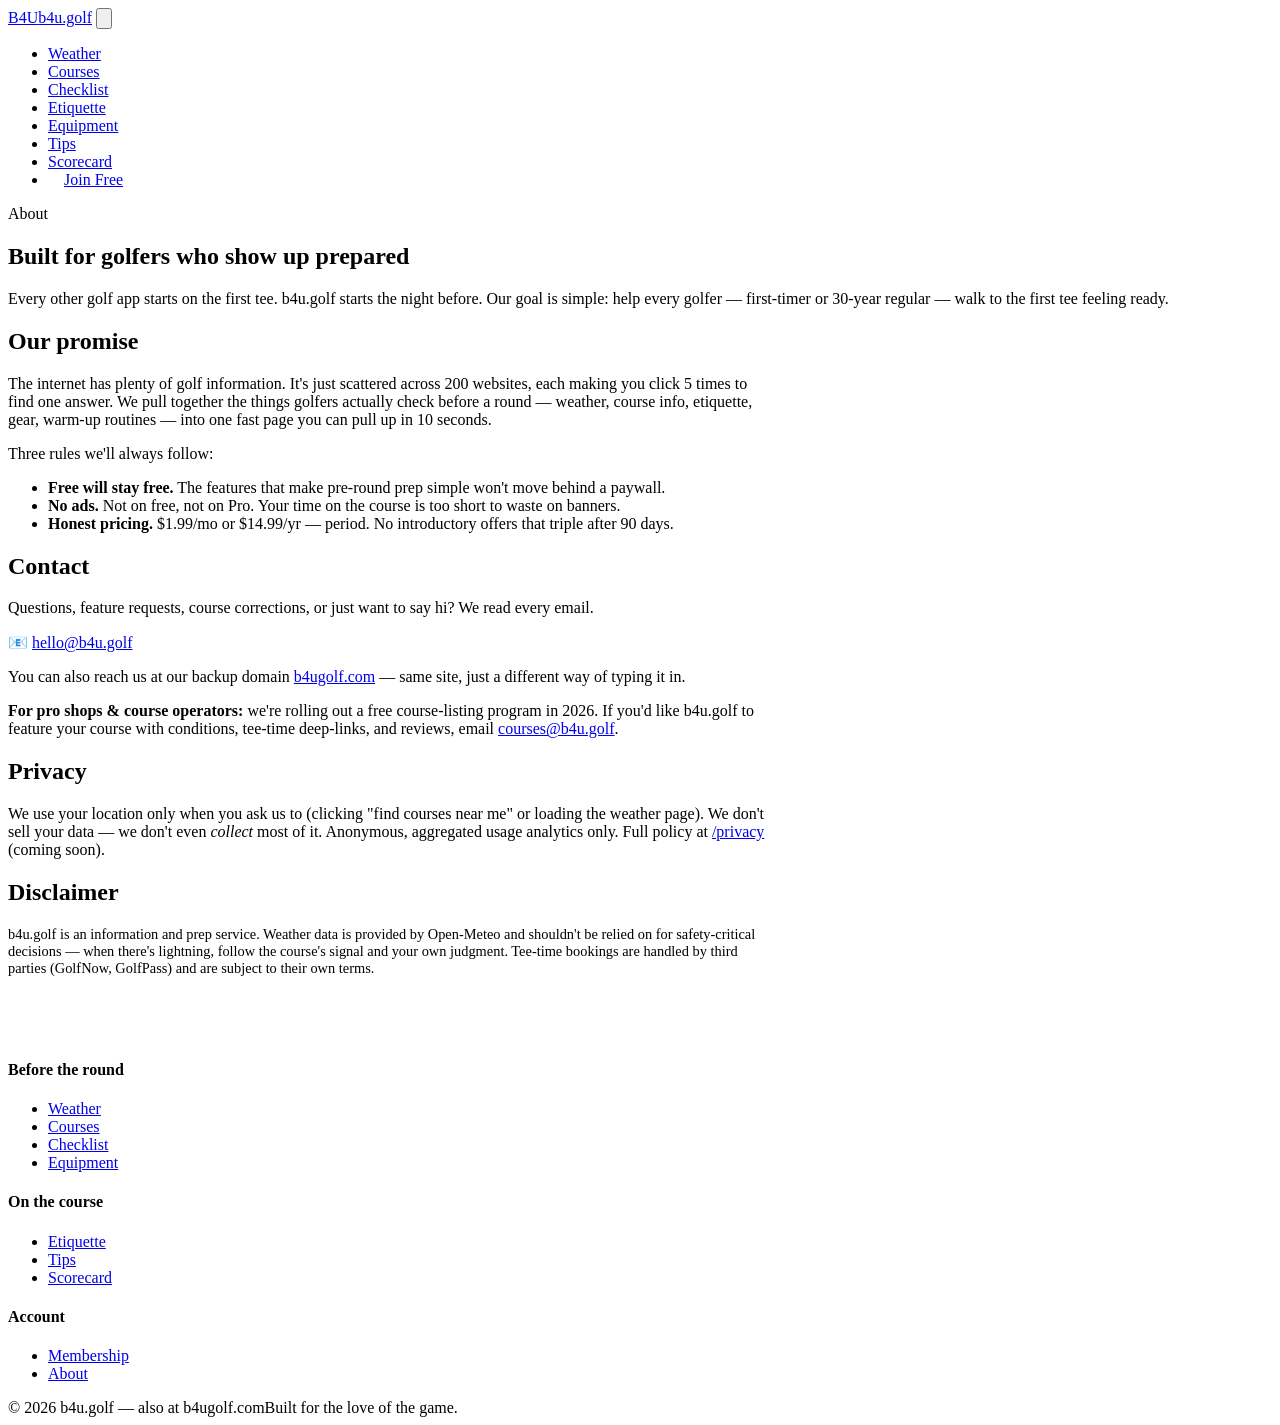
==== about.html @ 76164a89 "add about.html" ====
<!DOCTYPE html>
<html lang="en">
<head>
  <meta charset="UTF-8" />
  <meta name="viewport" content="width=device-width, initial-scale=1.0" />
  <title>About &amp; Contact — B4U.Golf</title>
  <meta name="description" content="About b4u.golf — built to help every golfer show up to the first tee prepared." />
  <meta name="theme-color" content="#1a4d2e" />
  <link rel="manifest" href="manifest.json" />
  <link rel="icon" href="data:image/svg+xml,%3Csvg xmlns='http://www.w3.org/2000/svg' viewBox='0 0 100 100'%3E%3Ccircle cx='50' cy='50' r='48' fill='%231a4d2e'/%3E%3Ctext x='50' y='66' font-size='52' text-anchor='middle' fill='white' font-family='Arial' font-weight='bold'%3EB%3C/text%3E%3C/svg%3E" />
  <link rel="stylesheet" href="styles.css" />
</head>
<body>

<header class="site-header">
  <div class="container nav">
    <a href="index.html" class="brand"><span class="brand-mark">B4U</span><span>b4u.golf</span></a>
    <button class="nav-toggle" aria-label="Toggle navigation"><svg viewBox="0 0 24 24" fill="none" stroke="currentColor" stroke-width="2.2"><path d="M3 6h18M3 12h18M3 18h18" stroke-linecap="round"/></svg></button>
    <ul class="nav-links">
      <li><a href="weather.html">Weather</a></li>
      <li><a href="courses.html">Courses</a></li>
      <li><a href="checklist.html">Checklist</a></li>
      <li><a href="etiquette.html">Etiquette</a></li>
      <li><a href="equipment.html">Equipment</a></li>
      <li><a href="tips.html">Tips</a></li>
      <li><a href="scorecard.html">Scorecard</a></li>
      <li><a href="members.html" class="btn btn-secondary" style="padding:0.45rem 1rem">Join Free</a></li>
    </ul>
  </div>
</header>

<section class="page-header">
  <div class="container">
    <span class="eyebrow">About</span>
    <h1>Built for golfers who show up prepared</h1>
    <p class="lead">Every other golf app starts on the first tee. b4u.golf starts the night before. Our goal is simple: help every golfer — first-timer or 30-year regular — walk to the first tee feeling ready.</p>
  </div>
</section>

<section class="section">
  <div class="container" style="max-width: 760px">
    <h2>Our promise</h2>
    <p>The internet has plenty of golf information. It's just scattered across 200 websites, each making you click 5 times to find one answer. We pull together the things golfers actually check before a round — weather, course info, etiquette, gear, warm-up routines — into one fast page you can pull up in 10 seconds.</p>

    <p>Three rules we'll always follow:</p>
    <ul class="checklist">
      <li><strong>Free will stay free.</strong> The features that make pre-round prep simple won't move behind a paywall.</li>
      <li><strong>No ads.</strong> Not on free, not on Pro. Your time on the course is too short to waste on banners.</li>
      <li><strong>Honest pricing.</strong> $1.99/mo or $14.99/yr — period. No introductory offers that triple after 90 days.</li>
    </ul>

    <h2 id="contact">Contact</h2>
    <p>Questions, feature requests, course corrections, or just want to say hi? We read every email.</p>
    <p>📧 <a href="mailto:hello@b4u.golf">hello@b4u.golf</a></p>
    <p>You can also reach us at our backup domain <a href="https://b4ugolf.com">b4ugolf.com</a> — same site, just a different way of typing it in.</p>

    <div class="callout">
      <strong>For pro shops &amp; course operators:</strong> we're rolling out a free course-listing program in 2026. If you'd like b4u.golf to feature your course with conditions, tee-time deep-links, and reviews, email <a href="mailto:courses@b4u.golf">courses@b4u.golf</a>.
    </div>

    <h2>Privacy</h2>
    <p>We use your location only when you ask us to (clicking "find courses near me" or loading the weather page). We don't sell your data — we don't even <em>collect</em> most of it. Anonymous, aggregated usage analytics only. Full policy at <a href="#">/privacy</a> (coming soon).</p>

    <h2>Disclaimer</h2>
    <p class="muted" style="font-size:0.9rem">b4u.golf is an information and prep service. Weather data is provided by Open-Meteo and shouldn't be relied on for safety-critical decisions — when there's lightning, follow the course's signal and your own judgment. Tee-time bookings are handled by third parties (GolfNow, GolfPass) and are subject to their own terms.</p>
  </div>
</section>

<footer class="site-footer">
  <div class="container">
    <div class="footer-grid">
      <div><div class="brand" style="color:white"><span class="brand-mark">B4U</span><span>b4u.golf</span></div><p style="color:rgba(255,255,255,0.7);margin-top:0.75rem">Everything you need <em>before</em> you tee off.</p></div>
      <div><h4>Before the round</h4><ul><li><a href="weather.html">Weather</a></li><li><a href="courses.html">Courses</a></li><li><a href="checklist.html">Checklist</a></li><li><a href="equipment.html">Equipment</a></li></ul></div>
      <div><h4>On the course</h4><ul><li><a href="etiquette.html">Etiquette</a></li><li><a href="tips.html">Tips</a></li><li><a href="scorecard.html">Scorecard</a></li></ul></div>
      <div><h4>Account</h4><ul><li><a href="members.html">Membership</a></li><li><a href="about.html">About</a></li></ul></div>
    </div>
    <div class="footer-bottom"><span>© <span data-year>2026</span> b4u.golf — also at b4ugolf.com</span><span>Built for the love of the game.</span></div>
  </div>
</footer>

<script src="script.js"></script>
</body>
</html>
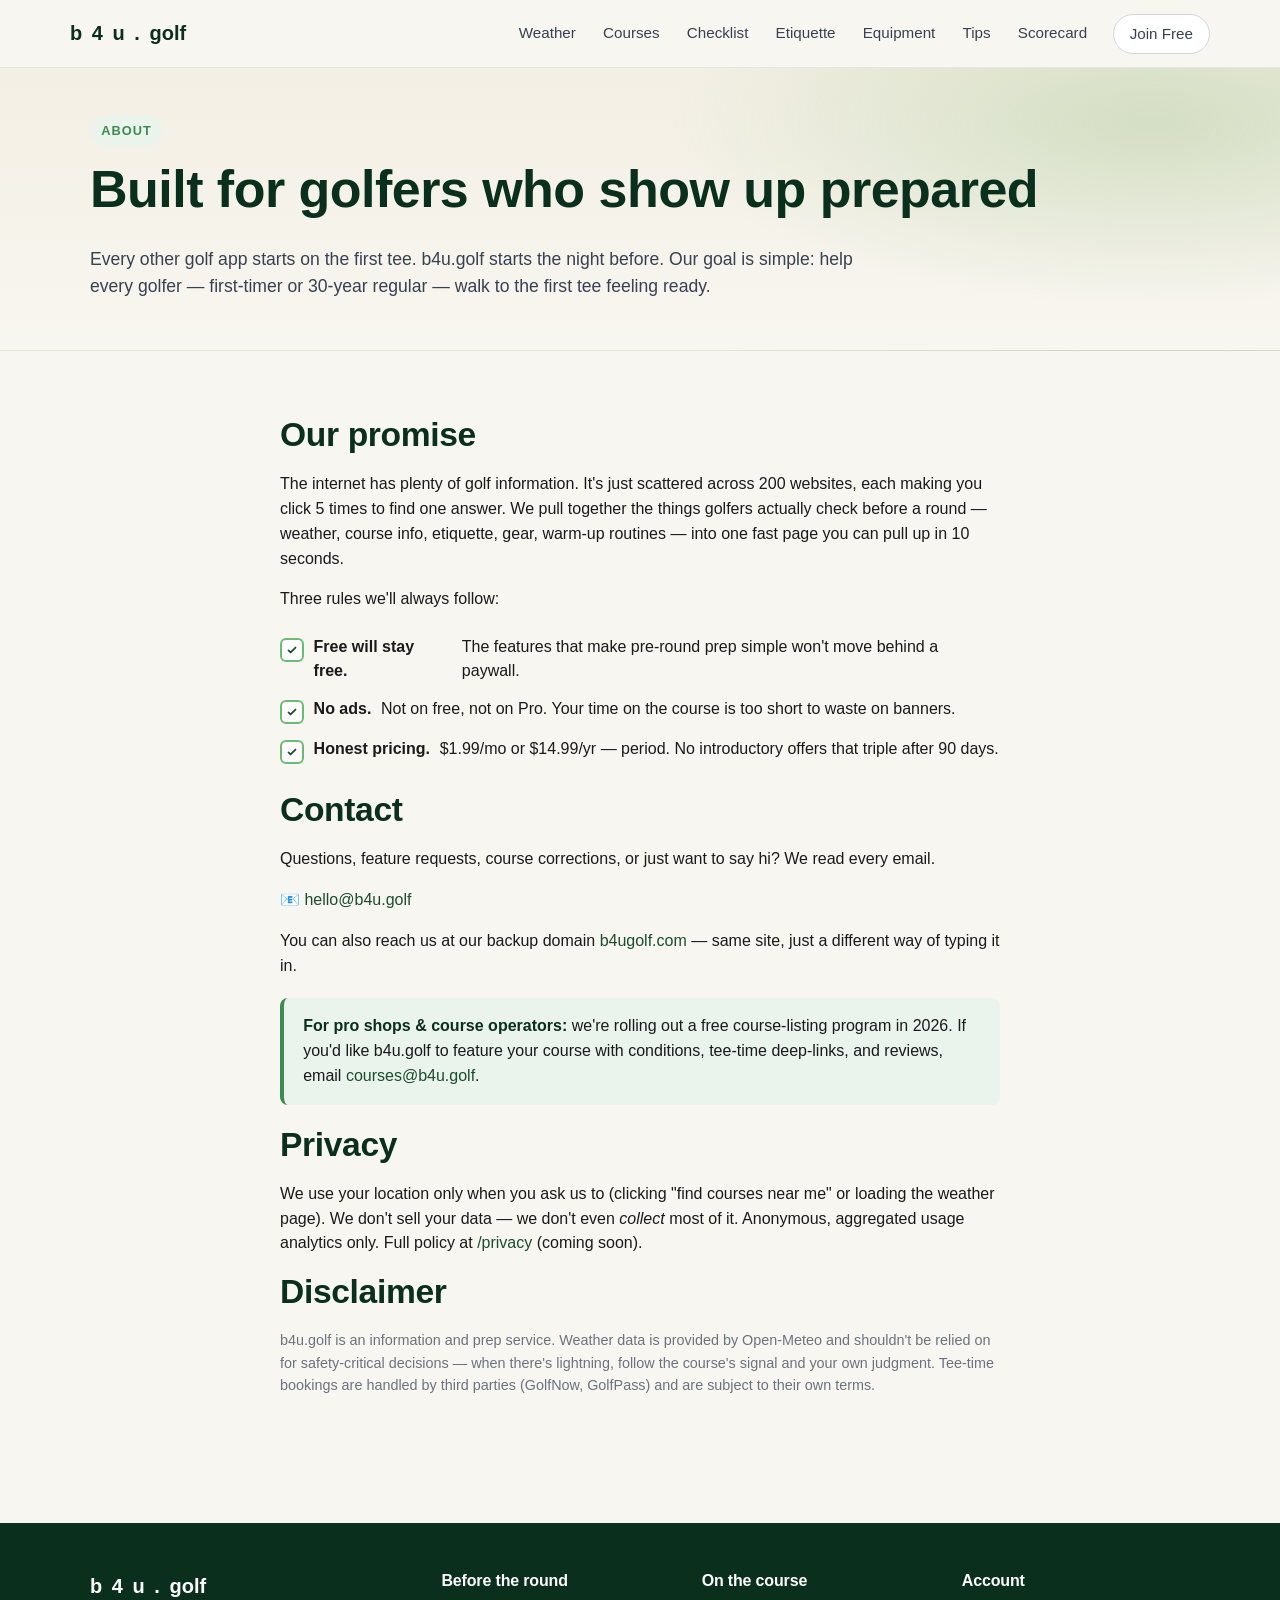
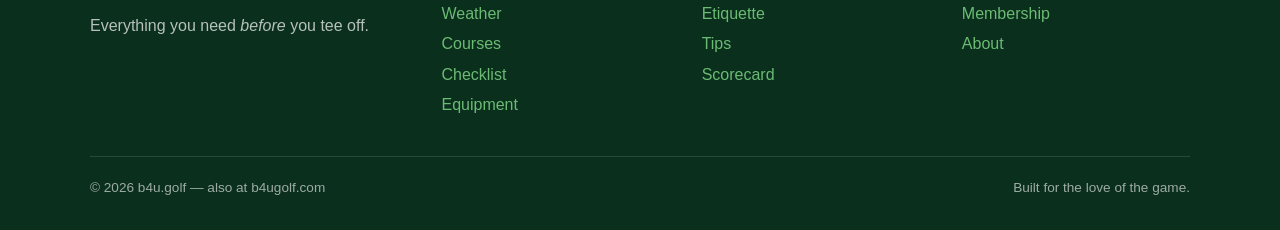
==== commit 980a2ec7: "Logo redesign: pure wordmark (b4u.golf with amber 4 + green period). New favicon: rounded green squa" ====
--- a/about.html
+++ b/about.html
@@ -7,14 +7,14 @@
   <meta name="description" content="About b4u.golf — built to help every golfer show up to the first tee prepared." />
   <meta name="theme-color" content="#1a4d2e" />
   <link rel="manifest" href="manifest.json" />
-  <link rel="icon" href="data:image/svg+xml,%3Csvg xmlns='http://www.w3.org/2000/svg' viewBox='0 0 100 100'%3E%3Ccircle cx='50' cy='50' r='48' fill='%231a4d2e'/%3E%3Ctext x='50' y='66' font-size='52' text-anchor='middle' fill='white' font-family='Arial' font-weight='bold'%3EB%3C/text%3E%3C/svg%3E" />
+  <link rel="icon" href="data:image/svg+xml,%3Csvg%20xmlns=%27http://www.w3.org/2000/svg%27%20viewBox=%270%200%20100%20100%27%3E%3Crect%20x=%274%27%20y=%274%27%20width=%2792%27%20height=%2792%27%20rx=%2220%27%20fill=%27%230a2f1d%27/%3E%3Ctext%20x=%2750%27%20y=%2778%27%20font-size=%2282%27%20text-anchor=%27middle%27%20fill=%27%23f5b941%27%20font-family=%27Arial,sans-serif%27%20font-weight=%27900%27%3E4%3C/text%3E%3C/svg%3E" />
   <link rel="stylesheet" href="styles.css" />
 </head>
 <body>
 
 <header class="site-header">
   <div class="container nav">
-    <a href="index.html" class="brand"><span class="brand-mark">B4U</span><span>b4u.golf</span></a>
+    <a href="index.html" class="brand">b<span class="four">4</span>u<span class="dot">.</span>golf</a>
     <button class="nav-toggle" aria-label="Toggle navigation"><svg viewBox="0 0 24 24" fill="none" stroke="currentColor" stroke-width="2.2"><path d="M3 6h18M3 12h18M3 18h18" stroke-linecap="round"/></svg></button>
     <ul class="nav-links">
       <li><a href="weather.html">Weather</a></li>
@@ -69,7 +69,7 @@
 <footer class="site-footer">
   <div class="container">
     <div class="footer-grid">
-      <div><div class="brand" style="color:white"><span class="brand-mark">B4U</span><span>b4u.golf</span></div><p style="color:rgba(255,255,255,0.7);margin-top:0.75rem">Everything you need <em>before</em> you tee off.</p></div>
+      <div><div class="brand" style="color:white">b<span class="four">4</span>u<span class="dot">.</span>golf</div><p style="color:rgba(255,255,255,0.7);margin-top:0.75rem">Everything you need <em>before</em> you tee off.</p></div>
       <div><h4>Before the round</h4><ul><li><a href="weather.html">Weather</a></li><li><a href="courses.html">Courses</a></li><li><a href="checklist.html">Checklist</a></li><li><a href="equipment.html">Equipment</a></li></ul></div>
       <div><h4>On the course</h4><ul><li><a href="etiquette.html">Etiquette</a></li><li><a href="tips.html">Tips</a></li><li><a href="scorecard.html">Scorecard</a></li></ul></div>
       <div><h4>Account</h4><ul><li><a href="members.html">Membership</a></li><li><a href="about.html">About</a></li></ul></div>
--- a/styles.css
+++ b/styles.css
@@ -0,0 +1,1021 @@
+/* ==========================================================================
+   B4U.GOLF — Clean & Modern Stylesheet
+   Palette: deep forest green, sage, fairway accent, cream, charcoal
+   ========================================================================== */
+
+:root {
+  /* Course palette — illustrated aerial view */
+  --green-900: #0a2f1d;     /* deep rough */
+  --green-700: #1a4d2e;     /* trees / dark fairway shadow */
+  --green-500: #3d8b50;     /* fairway */
+  --green-300: #6cbb74;     /* fairway highlight */
+  --green-200: #a8d99c;     /* tee box / light fairway */
+  --green-50:  #eaf3ec;     /* surface */
+  --rough:     #2d6b3a;     /* rough between fairway and trees */
+  --sand:      #e6d4a3;     /* bunkers */
+  --sand-edge: #c9b07c;
+  --water:     #5fa8c9;
+  --water-deep:#3a7e9a;
+  --flag:      #d63d3d;     /* red flag — accent */
+  --sun:       #f5b941;     /* warm hero accent */
+  --sunset:    #ee7752;     /* sunrise/sunset gradient */
+
+  --cream:     #f8f6f0;
+  --white:     #ffffff;
+  --charcoal:  #1a1a1a;
+  --gray-700:  #374151;
+  --gray-500:  #6b7280;
+  --gray-300:  #d1d5db;
+  --gray-100:  #f3f4f6;
+  --sky:       #87ceeb;
+  --warn:      #d97706;
+  --danger:    #b91c1c;
+
+  --radius:    14px;
+  --radius-sm: 8px;
+  --shadow:    0 6px 20px rgba(15, 53, 34, 0.08);
+  --shadow-lg: 0 14px 40px rgba(15, 53, 34, 0.14);
+
+  --font-sans: -apple-system, BlinkMacSystemFont, "SF Pro Text", "Inter",
+               "Segoe UI", Roboto, Helvetica, Arial, sans-serif;
+  --font-display: "SF Pro Display", "Inter", -apple-system, BlinkMacSystemFont,
+                  "Segoe UI", Roboto, Helvetica, Arial, sans-serif;
+}
+
+* { box-sizing: border-box; }
+
+html, body {
+  margin: 0;
+  padding: 0;
+  font-family: var(--font-sans);
+  color: var(--charcoal);
+  background: var(--cream);
+  line-height: 1.55;
+  -webkit-font-smoothing: antialiased;
+}
+
+img { max-width: 100%; display: block; }
+a { color: var(--green-700); text-decoration: none; }
+a:hover { color: var(--green-500); text-decoration: underline; }
+
+h1, h2, h3, h4 {
+  font-family: var(--font-display);
+  color: var(--green-900);
+  letter-spacing: -0.01em;
+  margin: 0 0 0.5em;
+  line-height: 1.2;
+}
+h1 { font-size: clamp(2rem, 4.5vw, 3.25rem); font-weight: 800; }
+h2 { font-size: clamp(1.5rem, 3vw, 2.1rem); font-weight: 700; }
+h3 { font-size: 1.25rem; font-weight: 700; }
+p  { margin: 0 0 1em; }
+
+/* ---------- Layout helpers ---------- */
+.container { max-width: 1140px; margin: 0 auto; padding: 0 1.25rem; }
+.section   { padding: 4rem 0; }
+.section-tight { padding: 2.5rem 0; }
+.grid { display: grid; gap: 1.25rem; }
+.grid-2 { grid-template-columns: repeat(auto-fit, minmax(280px, 1fr)); }
+.grid-3 { grid-template-columns: repeat(auto-fit, minmax(240px, 1fr)); }
+.grid-4 { grid-template-columns: repeat(auto-fit, minmax(200px, 1fr)); }
+
+/* ---------- Top nav ---------- */
+.site-header {
+  position: sticky; top: 0; z-index: 50;
+  background: rgba(248, 246, 240, 0.92);
+  backdrop-filter: saturate(140%) blur(8px);
+  -webkit-backdrop-filter: saturate(140%) blur(8px);
+  border-bottom: 1px solid rgba(15, 53, 34, 0.08);
+}
+.nav {
+  display: flex; align-items: center; justify-content: space-between;
+  padding: 0.85rem 0;
+}
+.brand {
+  display: flex; align-items: center; gap: 0.6rem;
+  font-family: var(--font-display);
+  font-weight: 800; font-size: 1.25rem; color: var(--green-900);
+  text-decoration: none;
+}
+.brand:hover { color: var(--green-700); text-decoration: none; }
+.brand-mark {
+  width: 32px; height: 32px; border-radius: 50%;
+  background: linear-gradient(135deg, var(--green-700), var(--green-300));
+  display: grid; place-items: center; color: white; font-weight: 800;
+  font-size: 0.85rem; box-shadow: var(--shadow);
+}
+.nav-links {
+  display: flex; align-items: center; gap: 1.5rem;
+  list-style: none; margin: 0; padding: 0;
+}
+.nav-links a {
+  color: var(--gray-700); font-weight: 500; font-size: 0.95rem;
+  text-decoration: none; padding: 0.4rem 0.1rem; position: relative;
+}
+.nav-links a:hover { color: var(--green-700); }
+.nav-links a.active { color: var(--green-700); }
+.nav-links a.active::after {
+  content: ""; position: absolute; left: 0; right: 0; bottom: -4px;
+  height: 2px; background: var(--green-300); border-radius: 2px;
+}
+.nav-toggle {
+  display: none; border: 0; background: transparent; padding: 0.5rem;
+  cursor: pointer; color: var(--green-900);
+}
+.nav-toggle svg { width: 26px; height: 26px; }
+
+/* ---------- Buttons ---------- */
+.btn {
+  display: inline-flex; align-items: center; gap: 0.5rem;
+  padding: 0.85rem 1.4rem; border-radius: 999px;
+  background: var(--green-700); color: white;
+  font-weight: 600; font-size: 0.95rem;
+  border: 0; cursor: pointer; text-decoration: none;
+  transition: transform 0.1s ease, background 0.2s ease, box-shadow 0.2s ease;
+  box-shadow: var(--shadow);
+}
+.btn:hover { background: var(--green-900); color: white; text-decoration: none; transform: translateY(-1px); }
+.btn-secondary { background: white; color: var(--green-700); border: 1px solid var(--gray-300); box-shadow: none; }
+.btn-secondary:hover { background: var(--green-50); color: var(--green-900); }
+.btn-ghost { background: transparent; color: var(--green-700); box-shadow: none; padding: 0.6rem 0.8rem; }
+.btn-ghost:hover { background: var(--green-50); color: var(--green-900); }
+
+/* ---------- Hero ---------- */
+.hero {
+  position: relative;
+  background:
+    radial-gradient(1200px 500px at 80% -10%, rgba(127, 176, 105, 0.35), transparent 60%),
+    radial-gradient(900px 600px at 0% 110%, rgba(15, 53, 34, 0.18), transparent 60%),
+    linear-gradient(180deg, #f3efe4 0%, var(--cream) 100%);
+  overflow: hidden;
+}
+.hero-inner {
+  display: grid; grid-template-columns: 1.1fr 0.9fr; gap: 3rem;
+  align-items: center; padding: 4.5rem 0 4rem;
+}
+.hero h1 .accent {
+  background: linear-gradient(90deg, var(--green-700), var(--green-300));
+  -webkit-background-clip: text; background-clip: text; color: transparent;
+}
+.hero p.lead {
+  font-size: 1.15rem; color: var(--gray-700); max-width: 32rem;
+  margin-bottom: 1.5rem;
+}
+.hero-cta { display: flex; gap: 0.75rem; flex-wrap: wrap; }
+.hero-art {
+  background: white; border-radius: var(--radius);
+  padding: 1.5rem; box-shadow: var(--shadow-lg);
+  border: 1px solid rgba(15, 53, 34, 0.06);
+}
+
+/* ---------- Cards ---------- */
+.card {
+  background: white; border-radius: var(--radius);
+  padding: 1.5rem; box-shadow: var(--shadow);
+  border: 1px solid rgba(15, 53, 34, 0.05);
+  transition: transform 0.15s ease, box-shadow 0.2s ease;
+}
+.card:hover { transform: translateY(-3px); box-shadow: var(--shadow-lg); }
+.card .icon {
+  width: 44px; height: 44px; border-radius: 12px;
+  background: var(--green-50); color: var(--green-700);
+  display: grid; place-items: center; margin-bottom: 0.9rem;
+  font-size: 1.4rem;
+}
+.card h3 { margin-bottom: 0.4rem; }
+.card p { color: var(--gray-700); margin-bottom: 0.5rem; }
+.card a.card-link {
+  font-weight: 600; color: var(--green-700);
+  display: inline-flex; align-items: center; gap: 0.3rem;
+}
+
+/* ---------- Page header (non-home) ---------- */
+.page-header {
+  background:
+    radial-gradient(800px 300px at 90% 20%, rgba(127, 176, 105, 0.28), transparent 60%),
+    linear-gradient(180deg, #f3efe4, var(--cream));
+  padding: 3rem 0 2rem;
+  border-bottom: 1px solid rgba(15, 53, 34, 0.06);
+}
+.page-header .eyebrow {
+  display: inline-block; font-size: 0.8rem; font-weight: 700;
+  text-transform: uppercase; letter-spacing: 0.08em;
+  color: var(--green-500); background: var(--green-50);
+  padding: 0.3rem 0.7rem; border-radius: 999px; margin-bottom: 0.75rem;
+}
+.page-header p.lead { color: var(--gray-700); font-size: 1.1rem; max-width: 48rem; }
+
+/* ---------- Weather widget ---------- */
+.wx-card { padding: 1.25rem; }
+.wx-row {
+  display: grid; grid-template-columns: 1fr 1fr 1fr; gap: 0.75rem;
+  margin-bottom: 0.75rem;
+}
+.wx-stat {
+  background: var(--green-50); border-radius: var(--radius-sm);
+  padding: 0.75rem; text-align: center;
+}
+.wx-stat .label { font-size: 0.75rem; color: var(--gray-500); text-transform: uppercase; letter-spacing: 0.05em; }
+.wx-stat .value { font-size: 1.4rem; font-weight: 700; color: var(--green-900); }
+.wx-stat .unit { font-size: 0.85rem; color: var(--gray-500); margin-left: 2px; }
+
+.forecast-day {
+  display: grid; grid-template-columns: 1fr auto 2fr auto; gap: 1rem;
+  align-items: center; padding: 0.85rem 0;
+  border-bottom: 1px solid var(--gray-100);
+}
+.forecast-day:last-child { border-bottom: 0; }
+.forecast-day .day-name { font-weight: 600; color: var(--green-900); }
+.forecast-day .day-icon { font-size: 1.5rem; }
+.forecast-day .temps { font-weight: 600; }
+.forecast-day .lo { color: var(--gray-500); }
+
+/* ---------- Lists ---------- */
+.checklist {
+  list-style: none; padding: 0; margin: 0 0 1.25rem;
+}
+.checklist li {
+  display: flex; align-items: flex-start; gap: 0.6rem;
+  padding: 0.4rem 0;
+}
+.checklist li::before {
+  content: ""; flex-shrink: 0; width: 20px; height: 20px;
+  border-radius: 6px; border: 2px solid var(--green-300);
+  background: white; margin-top: 3px;
+  background-image: url("data:image/svg+xml;utf8,<svg xmlns='http://www.w3.org/2000/svg' viewBox='0 0 20 20'><path d='M5 10.5l3 3 7-7' stroke='%231a4d2e' stroke-width='2.5' fill='none' stroke-linecap='round' stroke-linejoin='round'/></svg>");
+  background-size: 70%; background-position: center; background-repeat: no-repeat;
+}
+
+.timeline {
+  position: relative; padding-left: 2rem; margin: 0;
+  list-style: none;
+}
+.timeline::before {
+  content: ""; position: absolute; left: 0.55rem; top: 0.4rem; bottom: 0.4rem;
+  width: 2px; background: linear-gradient(180deg, var(--green-300), var(--green-700));
+}
+.timeline > li {
+  position: relative; padding: 0 0 1.5rem 0.5rem;
+}
+.timeline > li::before {
+  content: ""; position: absolute; left: -1.5rem; top: 0.3rem;
+  width: 14px; height: 14px; border-radius: 50%;
+  background: white; border: 3px solid var(--green-700);
+}
+.timeline h3 { color: var(--green-900); margin-bottom: 0.3rem; }
+
+/* ---------- Tables ---------- */
+.table-wrap { overflow-x: auto; }
+table.gtable {
+  width: 100%; border-collapse: collapse;
+  background: white; border-radius: var(--radius); overflow: hidden;
+  box-shadow: var(--shadow);
+}
+table.gtable th, table.gtable td {
+  padding: 0.85rem 1rem; text-align: left;
+  border-bottom: 1px solid var(--gray-100);
+}
+table.gtable th {
+  background: var(--green-700); color: white;
+  font-weight: 600; font-size: 0.9rem;
+  text-transform: uppercase; letter-spacing: 0.05em;
+}
+table.gtable tr:last-child td { border-bottom: 0; }
+table.gtable tr:hover td { background: var(--green-50); }
+
+/* ---------- Callouts ---------- */
+.callout {
+  border-left: 4px solid var(--green-500);
+  background: var(--green-50);
+  padding: 1rem 1.2rem; border-radius: var(--radius-sm);
+  margin: 1.25rem 0;
+}
+.callout.warn { border-color: var(--warn); background: #fff7ed; }
+.callout.info { border-color: var(--sky); background: #eff8fd; }
+.callout strong { color: var(--green-900); }
+
+/* ---------- Course list ---------- */
+.course-list { display: grid; gap: 1rem; }
+.course-item {
+  background: white; border-radius: var(--radius);
+  padding: 1.1rem 1.25rem; box-shadow: var(--shadow);
+  display: grid; grid-template-columns: 1fr auto; gap: 0.5rem 1rem;
+  align-items: center;
+}
+.course-item h3 { margin: 0 0 0.2rem; }
+.course-item .meta { color: var(--gray-500); font-size: 0.9rem; }
+.course-actions { display: flex; gap: 0.5rem; flex-wrap: wrap; }
+.course-actions a {
+  padding: 0.45rem 0.85rem; font-size: 0.85rem;
+  border-radius: 999px; background: var(--green-50);
+  color: var(--green-700); text-decoration: none; font-weight: 600;
+}
+.course-actions a:hover { background: var(--green-300); color: white; }
+
+/* ---------- Footer ---------- */
+.site-footer {
+  background: var(--green-900); color: rgba(255,255,255,0.85);
+  padding: 3rem 0 2rem; margin-top: 3rem;
+}
+.site-footer a { color: var(--green-300); }
+.site-footer a:hover { color: white; }
+.footer-grid {
+  display: grid; grid-template-columns: 1.4fr 1fr 1fr 1fr; gap: 2rem;
+  margin-bottom: 2rem;
+}
+.footer-grid h4 { color: white; font-size: 1rem; margin-bottom: 0.75rem; }
+.footer-grid ul { list-style: none; padding: 0; margin: 0; }
+.footer-grid li { margin: 0.35rem 0; }
+.footer-bottom {
+  padding-top: 1.25rem; border-top: 1px solid rgba(255,255,255,0.12);
+  display: flex; justify-content: space-between; flex-wrap: wrap; gap: 0.5rem;
+  font-size: 0.85rem; color: rgba(255,255,255,0.6);
+}
+
+/* ---------- Forms ---------- */
+.field {
+  display: flex; gap: 0.5rem; flex-wrap: wrap; margin: 1rem 0;
+}
+.field input, .field select {
+  flex: 1 1 220px;
+  padding: 0.85rem 1rem; border-radius: 999px;
+  border: 1px solid var(--gray-300); font-size: 1rem;
+  font-family: inherit; background: white;
+}
+.field input:focus, .field select:focus {
+  outline: none; border-color: var(--green-500);
+  box-shadow: 0 0 0 3px rgba(127, 176, 105, 0.25);
+}
+
+/* ---------- Utility ---------- */
+.center { text-align: center; }
+.muted  { color: var(--gray-500); }
+.lead   { font-size: 1.1rem; color: var(--gray-700); }
+.tag {
+  display: inline-block; font-size: 0.78rem; font-weight: 700;
+  padding: 0.25rem 0.6rem; border-radius: 999px;
+  background: var(--green-50); color: var(--green-700);
+  text-transform: uppercase; letter-spacing: 0.05em;
+}
+.tag.alt { background: #fff3d6; color: #92400e; }
+.divider { height: 1px; background: var(--gray-100); margin: 2rem 0; }
+
+/* ---------- Mobile ---------- */
+@media (max-width: 820px) {
+  .hero-inner { grid-template-columns: 1fr; padding: 3rem 0; }
+  .hero-art { order: -1; }
+  .nav-links {
+    position: absolute; top: 100%; left: 0; right: 0;
+    background: var(--cream); padding: 1rem 1.25rem;
+    flex-direction: column; align-items: flex-start; gap: 0.75rem;
+    border-bottom: 1px solid rgba(15, 53, 34, 0.08);
+    display: none;
+  }
+  .nav-links.open { display: flex; }
+  .nav-toggle { display: inline-flex; }
+  .footer-grid { grid-template-columns: 1fr 1fr; }
+  .course-item { grid-template-columns: 1fr; }
+  .forecast-day { grid-template-columns: 1fr 1fr; gap: 0.5rem; }
+}
+@media (max-width: 480px) {
+  .footer-grid { grid-template-columns: 1fr; }
+  .wx-row { grid-template-columns: 1fr 1fr; }
+  .section { padding: 2.5rem 0; }
+}
+
+/* =========================================================================
+   COURSE FLYOVER — index.html "play the hole" scroll experience
+   The entire page sits over a stylized aerial-view golf hole SVG.
+   Sections align with parts of the hole: tee → fairway → approach → green → pin.
+   ========================================================================= */
+
+.flyover {
+  position: relative;
+  background: linear-gradient(180deg, #d9e8d4 0%, #c5dcc0 8%, var(--green-200) 18%, var(--green-300) 30%, var(--green-500) 70%, var(--rough) 92%, var(--green-700) 100%);
+  overflow: hidden;
+  isolation: isolate;
+}
+
+/* Background SVG: fixed-position aerial view, vertical strip down the page */
+.flyover-bg {
+  position: absolute;
+  inset: 0;
+  pointer-events: none;
+  z-index: 0;
+}
+.flyover-bg svg {
+  position: absolute;
+  top: 0; left: 50%;
+  transform: translateX(-50%);
+  width: min(100%, 1280px);
+  height: 100%;
+  display: block;
+}
+
+/* Subtle grass texture using SVG noise */
+.flyover-bg::after {
+  content: "";
+  position: absolute; inset: 0;
+  background-image:
+    radial-gradient(circle at 20% 30%, rgba(255,255,255,0.05), transparent 60%),
+    radial-gradient(circle at 80% 70%, rgba(0,0,0,0.06), transparent 60%);
+  pointer-events: none;
+}
+
+/* The animated ball that travels down the hole as you scroll */
+.flyover-ball {
+  position: absolute;
+  left: 50%;
+  top: 0;
+  width: 18px; height: 18px;
+  background: white;
+  border-radius: 50%;
+  box-shadow: 0 4px 12px rgba(0,0,0,0.35), inset -2px -2px 4px rgba(0,0,0,0.15);
+  transform: translate(-50%, 0);
+  z-index: 5;
+  transition: transform 0.05s linear;
+}
+.flyover-ball::after {
+  content: "";
+  position: absolute;
+  inset: -8px -8px auto -8px;
+  height: 0;
+  border-bottom: 60px solid rgba(255,255,255,0.5);
+  border-left: 8px solid transparent;
+  border-right: 8px solid transparent;
+  filter: blur(4px);
+  z-index: -1;
+  transform: translateY(-60px);
+  opacity: 0.6;
+}
+
+/* Each "shot" of the hole is a section */
+.shot {
+  position: relative;
+  z-index: 2;
+  padding: 5rem 0;
+}
+.shot-inner {
+  max-width: 980px;
+  margin: 0 auto;
+  padding: 0 1.5rem;
+}
+.shot-eyebrow {
+  display: inline-flex; align-items: center; gap: 0.6rem;
+  font-family: var(--font-display);
+  font-size: 0.78rem;
+  font-weight: 800;
+  letter-spacing: 0.18em;
+  text-transform: uppercase;
+  color: white;
+  background: rgba(10, 47, 29, 0.55);
+  backdrop-filter: blur(6px);
+  -webkit-backdrop-filter: blur(6px);
+  padding: 0.5rem 0.95rem;
+  border-radius: 999px;
+  border: 1px solid rgba(255,255,255,0.18);
+}
+.shot-eyebrow .pin {
+  width: 22px; height: 22px;
+  background: var(--cream);
+  color: var(--green-900);
+  border-radius: 50%;
+  display: grid; place-items: center;
+  font-weight: 800; font-size: 0.7rem;
+}
+
+.shot h2.display {
+  font-family: var(--font-display);
+  font-size: clamp(2.4rem, 6vw, 5rem);
+  font-weight: 900;
+  letter-spacing: -0.03em;
+  line-height: 0.95;
+  color: white;
+  margin: 0.5rem 0 1.25rem;
+  text-shadow: 0 2px 24px rgba(0,0,0,0.3);
+}
+.shot h2.display .accent {
+  background: linear-gradient(90deg, var(--sun), var(--sunset));
+  -webkit-background-clip: text; background-clip: text;
+  color: transparent;
+}
+.shot p.deck {
+  color: rgba(255,255,255,0.92);
+  font-size: 1.2rem;
+  max-width: 36rem;
+  text-shadow: 0 1px 8px rgba(0,0,0,0.25);
+}
+.shot.dark { color: white; }
+.shot.dark .btn-secondary { background: rgba(255,255,255,0.92); color: var(--green-900); border: 0; }
+.shot.dark .btn-secondary:hover { background: white; }
+
+/* TEE BOX — hero with Readiness Score */
+.tee-box { padding-top: 6rem; padding-bottom: 8rem; }
+.tee-grid {
+  display: grid;
+  grid-template-columns: 1.1fr 0.9fr;
+  gap: 3rem;
+  align-items: center;
+}
+@media (max-width: 820px) {
+  .tee-grid { grid-template-columns: 1fr; gap: 2rem; }
+}
+
+/* THE SCORE — circular progress ring */
+.score-card {
+  background: rgba(10, 47, 29, 0.6);
+  backdrop-filter: blur(14px) saturate(140%);
+  -webkit-backdrop-filter: blur(14px) saturate(140%);
+  border: 1px solid rgba(255,255,255,0.18);
+  border-radius: 28px;
+  padding: 2rem;
+  color: white;
+  box-shadow: 0 24px 60px rgba(0,0,0,0.35);
+  position: relative;
+  overflow: hidden;
+}
+.score-card::before {
+  content: "";
+  position: absolute;
+  top: -50%; left: -50%;
+  width: 200%; height: 200%;
+  background: radial-gradient(circle at 30% 30%, rgba(245, 185, 65, 0.18), transparent 50%);
+  pointer-events: none;
+}
+.score-head {
+  display: flex;
+  justify-content: space-between;
+  align-items: flex-start;
+  margin-bottom: 1.25rem;
+  position: relative;
+}
+.score-head .label {
+  font-size: 0.72rem;
+  text-transform: uppercase;
+  letter-spacing: 0.18em;
+  color: rgba(255,255,255,0.7);
+  font-weight: 700;
+}
+.score-head .h {
+  font-family: var(--font-display);
+  font-size: 1.4rem;
+  font-weight: 800;
+  margin-top: 0.2rem;
+}
+.score-head .live {
+  display: inline-flex;
+  align-items: center;
+  gap: 0.35rem;
+  font-size: 0.7rem;
+  font-weight: 700;
+  text-transform: uppercase;
+  letter-spacing: 0.1em;
+  color: rgba(255,255,255,0.8);
+}
+.score-head .live::before {
+  content: "";
+  width: 8px; height: 8px; border-radius: 50%;
+  background: var(--green-300);
+  box-shadow: 0 0 10px var(--green-300);
+  animation: pulse 1.6s infinite;
+}
+@keyframes pulse { 0%,100% { opacity:1 } 50% { opacity: 0.4 } }
+
+.score-ring-wrap {
+  display: grid;
+  grid-template-columns: auto 1fr;
+  gap: 1.5rem;
+  align-items: center;
+  position: relative;
+}
+@media (max-width: 540px) {
+  .score-ring-wrap { grid-template-columns: 1fr; justify-items: center; text-align: center; }
+}
+
+.score-ring {
+  width: 180px;
+  height: 180px;
+  position: relative;
+  flex-shrink: 0;
+}
+.score-ring svg { width: 100%; height: 100%; transform: rotate(-90deg); }
+.score-ring .track { fill: none; stroke: rgba(255,255,255,0.12); stroke-width: 14; }
+.score-ring .fill {
+  fill: none;
+  stroke-width: 14;
+  stroke-linecap: round;
+  stroke-dasharray: 0 1000;
+  transition: stroke-dasharray 1.4s cubic-bezier(.16,1,.3,1), stroke 0.4s;
+  filter: drop-shadow(0 0 10px currentColor);
+}
+.score-ring .num {
+  position: absolute;
+  inset: 0;
+  display: grid; place-items: center;
+  font-family: var(--font-display);
+  text-align: center;
+  line-height: 1;
+}
+.score-ring .num strong {
+  font-size: 4rem;
+  font-weight: 900;
+  letter-spacing: -0.04em;
+  color: white;
+}
+.score-ring .num small {
+  display: block;
+  font-size: 0.7rem;
+  font-weight: 700;
+  letter-spacing: 0.18em;
+  text-transform: uppercase;
+  color: rgba(255,255,255,0.6);
+  margin-top: 0.25rem;
+}
+
+.score-detail {
+  display: grid;
+  gap: 0.6rem;
+}
+.score-row {
+  display: grid;
+  grid-template-columns: 64px 1fr auto;
+  gap: 0.75rem;
+  align-items: center;
+  font-size: 0.85rem;
+  color: rgba(255,255,255,0.85);
+}
+.score-row .row-label {
+  text-transform: uppercase;
+  letter-spacing: 0.08em;
+  font-size: 0.7rem;
+  color: rgba(255,255,255,0.65);
+  font-weight: 700;
+}
+.score-row .bar {
+  flex: 1;
+  height: 6px;
+  background: rgba(255,255,255,0.12);
+  border-radius: 999px;
+  overflow: hidden;
+}
+.score-row .bar > span {
+  display: block;
+  height: 100%;
+  background: linear-gradient(90deg, var(--sun), var(--green-300));
+  border-radius: 999px;
+  transform-origin: left;
+  transform: scaleX(0);
+  transition: transform 1s 0.3s cubic-bezier(.16,1,.3,1);
+}
+.score-row .pts { font-weight: 700; color: white; min-width: 36px; text-align: right; }
+
+.score-summary {
+  margin-top: 1.25rem;
+  padding-top: 1.25rem;
+  border-top: 1px solid rgba(255,255,255,0.12);
+  display: flex;
+  align-items: center;
+  gap: 0.85rem;
+  font-size: 0.95rem;
+  color: rgba(255,255,255,0.85);
+}
+.score-summary .verdict-emoji { font-size: 1.6rem; }
+
+/* FAIRWAY shot — weather */
+.fairway { padding: 6rem 0 5rem; }
+.fairway .shot-inner { display: grid; grid-template-columns: 1fr 1fr; gap: 3rem; align-items: center; }
+@media (max-width: 820px) { .fairway .shot-inner { grid-template-columns: 1fr; } }
+
+.weather-tiles {
+  display: grid;
+  grid-template-columns: repeat(2, 1fr);
+  gap: 0.75rem;
+}
+.weather-tile {
+  background: rgba(255,255,255,0.92);
+  border-radius: 16px;
+  padding: 1rem;
+  text-align: left;
+  box-shadow: 0 8px 30px rgba(0,0,0,0.18);
+}
+.weather-tile .t-label {
+  font-size: 0.7rem;
+  text-transform: uppercase;
+  letter-spacing: 0.12em;
+  color: var(--gray-500);
+  font-weight: 700;
+}
+.weather-tile .t-value {
+  font-family: var(--font-display);
+  font-size: 1.9rem;
+  font-weight: 800;
+  color: var(--green-900);
+  line-height: 1;
+  margin-top: 0.25rem;
+}
+.weather-tile .t-unit { font-size: 0.85rem; color: var(--gray-500); margin-left: 4px; font-weight: 600; }
+.weather-tile .t-note { font-size: 0.78rem; color: var(--green-700); margin-top: 0.4rem; font-weight: 600; }
+
+/* APPROACH shot — course finder */
+.approach { padding: 5rem 0 6rem; }
+.approach-card {
+  background: rgba(10, 47, 29, 0.65);
+  backdrop-filter: blur(14px);
+  -webkit-backdrop-filter: blur(14px);
+  border: 1px solid rgba(255,255,255,0.18);
+  border-radius: 24px;
+  padding: 2rem;
+  color: white;
+  box-shadow: 0 18px 50px rgba(0,0,0,0.3);
+}
+
+/* GREEN shot — checklist */
+.green-shot { padding: 5rem 0 5rem; }
+.green-shot .shot-inner { background: rgba(255, 255, 255, 0.95); border-radius: 30px; padding: 3rem 2.5rem; box-shadow: 0 28px 70px rgba(0,0,0,0.25); }
+.green-shot h2.display { color: var(--green-900); text-shadow: none; }
+.green-shot p.deck { color: var(--gray-700); text-shadow: none; }
+.green-shot .shot-eyebrow { background: var(--green-700); color: white; }
+
+/* PIN — final/CTA */
+.pin-shot { padding: 6rem 0 5rem; }
+.pin-card {
+  background: linear-gradient(135deg, var(--green-900), var(--green-700));
+  border-radius: 30px;
+  padding: 3.5rem 2.5rem;
+  color: white;
+  text-align: center;
+  box-shadow: 0 30px 80px rgba(0,0,0,0.4);
+  position: relative;
+  overflow: hidden;
+}
+.pin-card::before {
+  content: "";
+  position: absolute;
+  top: -50%; right: -30%;
+  width: 80%; height: 200%;
+  background: radial-gradient(circle, rgba(245, 185, 65, 0.22), transparent 60%);
+  pointer-events: none;
+}
+.pin-card .price-big {
+  font-family: var(--font-display);
+  font-size: clamp(3.5rem, 9vw, 6.5rem);
+  font-weight: 900;
+  letter-spacing: -0.04em;
+  line-height: 1;
+  background: linear-gradient(90deg, var(--sun), var(--sunset));
+  -webkit-background-clip: text; background-clip: text;
+  color: transparent;
+}
+.pin-card .price-sub {
+  font-size: 1rem;
+  color: rgba(255,255,255,0.75);
+  margin-top: 0.4rem;
+}
+.pin-card .features-row {
+  display: flex; flex-wrap: wrap; gap: 0.75rem; justify-content: center;
+  margin: 2rem 0;
+}
+.pin-card .features-row span {
+  background: rgba(255,255,255,0.1);
+  border: 1px solid rgba(255,255,255,0.18);
+  border-radius: 999px;
+  padding: 0.5rem 1rem;
+  font-size: 0.85rem;
+  font-weight: 600;
+}
+
+/* The big section dividers between shots — tee marker / sand / etc. */
+.divider-tee, .divider-bunker, .divider-water { height: 60px; position: relative; }
+
+/* ============================================================
+   "BEST TIME TO PLAY TODAY" — compact, sits next to courses
+   ============================================================ */
+.best-time-section { padding: 4rem 0 2.5rem; }
+.bt-courses-grid {
+  display: grid;
+  grid-template-columns: 1fr 1fr;
+  gap: 1.25rem;
+}
+@media (max-width: 880px) {
+  .bt-courses-grid { grid-template-columns: 1fr; }
+}
+.best-time-card {
+  background: rgba(255, 255, 255, 0.96);
+  border-radius: 18px;
+  padding: 1.25rem 1.4rem;
+  box-shadow: 0 14px 40px rgba(0, 0, 0, 0.14);
+  border: 1px solid rgba(15, 53, 34, 0.08);
+}
+.bt-head {
+  display: flex;
+  justify-content: space-between;
+  align-items: flex-end;
+  flex-wrap: wrap;
+  gap: 0.5rem;
+  margin-bottom: 0.85rem;
+  padding-bottom: 0.6rem;
+  border-bottom: 1px solid var(--gray-100);
+}
+.bt-eyebrow {
+  font-size: 0.7rem;
+  font-weight: 800;
+  letter-spacing: 0.14em;
+  text-transform: uppercase;
+  color: var(--green-500);
+}
+.bt-place {
+  font-family: var(--font-display);
+  font-size: 1.05rem;
+  font-weight: 800;
+  color: var(--green-900);
+  margin-top: 0.1rem;
+  line-height: 1.1;
+}
+.bt-sunset {
+  font-size: 0.75rem;
+  color: var(--gray-500);
+  font-weight: 600;
+}
+.bt-headline {
+  font-family: var(--font-display);
+  font-size: 1.1rem;
+  color: var(--green-900);
+  margin-bottom: 0.3rem;
+}
+.bt-sub {
+  font-size: 0.85rem;
+  color: var(--gray-700);
+  line-height: 1.45;
+}
+.bt-cards {
+  display: flex;
+  flex-direction: column;
+  gap: 0.55rem;
+}
+.bt-card {
+  background: var(--cream);
+  border-radius: 12px;
+  padding: 0.7rem 0.9rem;
+  border-left: 4px solid var(--green-300);
+}
+.bt-card-top {
+  display: flex;
+  justify-content: space-between;
+  align-items: baseline;
+  gap: 0.5rem;
+  margin-bottom: 0.15rem;
+}
+.bt-window {
+  font-size: 0.68rem;
+  font-weight: 700;
+  letter-spacing: 0.05em;
+  text-transform: uppercase;
+  color: var(--green-700);
+}
+.bt-time {
+  font-family: var(--font-display);
+  font-size: 1.05rem;
+  font-weight: 800;
+  color: var(--green-900);
+  letter-spacing: -0.01em;
+  line-height: 1.1;
+  margin-top: 0;
+}
+.bt-score {
+  font-family: var(--font-display);
+  font-size: 1.6rem;
+  font-weight: 900;
+  line-height: 1;
+}
+.bt-meta {
+  font-size: 0.75rem;
+  color: var(--gray-700);
+  margin-top: 0;
+  line-height: 1.4;
+}
+.bt-issues { color: var(--warn); font-weight: 600; }
+.bt-clean { color: var(--green-700); font-weight: 600; }
+
+/* Courses card styled to match Best Time card */
+.home-courses-inline {
+  background: rgba(255, 255, 255, 0.96);
+  border-radius: 18px;
+  padding: 1.25rem 1.4rem;
+  box-shadow: 0 14px 40px rgba(0, 0, 0, 0.14);
+  border: 1px solid rgba(15, 53, 34, 0.08);
+}
+.home-courses-inline .ci-head {
+  display: flex;
+  justify-content: space-between;
+  align-items: flex-end;
+  gap: 0.5rem;
+  margin-bottom: 0.85rem;
+  padding-bottom: 0.6rem;
+  border-bottom: 1px solid var(--gray-100);
+}
+.home-courses-inline .ci-eyebrow {
+  font-size: 0.7rem;
+  font-weight: 800;
+  letter-spacing: 0.14em;
+  text-transform: uppercase;
+  color: var(--green-500);
+}
+.home-courses-inline .ci-place {
+  font-family: var(--font-display);
+  font-size: 1.05rem;
+  font-weight: 800;
+  color: var(--green-900);
+  margin-top: 0.1rem;
+  line-height: 1.1;
+}
+.home-courses-inline .ci-link {
+  font-size: 0.8rem;
+  color: var(--green-700);
+  font-weight: 700;
+  text-decoration: none;
+}
+.home-courses-inline .ci-row {
+  display: flex;
+  justify-content: space-between;
+  align-items: center;
+  padding: 0.5rem 0;
+  border-bottom: 1px solid var(--gray-100);
+  gap: 0.5rem;
+}
+.home-courses-inline .ci-row:last-child { border-bottom: 0; }
+.home-courses-inline .ci-row .ci-name {
+  font-family: var(--font-display);
+  font-weight: 700;
+  font-size: 0.92rem;
+  color: var(--green-900);
+  line-height: 1.2;
+}
+.home-courses-inline .ci-row .ci-dist {
+  font-size: 0.72rem;
+  color: var(--gray-500);
+  margin-top: 1px;
+}
+.home-courses-inline .ci-row .ci-actions {
+  display: flex;
+  gap: 0.3rem;
+  flex-shrink: 0;
+}
+.home-courses-inline .ci-row .ci-actions a {
+  font-size: 0.72rem;
+  font-weight: 700;
+  padding: 0.3rem 0.6rem;
+  border-radius: 999px;
+  text-decoration: none;
+  white-space: nowrap;
+}
+.home-courses-inline .ci-row .ci-tee {
+  background: var(--green-700);
+  color: white;
+}
+.home-courses-inline .ci-row .ci-map {
+  background: var(--green-50);
+  color: var(--green-700);
+}
+
+/* Vertical hole-yardage tick marks running down the right side */
+.yardage-track {
+  position: fixed;
+  right: 1.5rem; top: 50%;
+  transform: translateY(-50%);
+  z-index: 10;
+  display: flex;
+  flex-direction: column;
+  gap: 0.5rem;
+  pointer-events: none;
+}
+@media (max-width: 1100px) { .yardage-track { display: none; } }
+.yardage-tick {
+  width: 24px; height: 24px;
+  border-radius: 50%;
+  background: rgba(255,255,255,0.5);
+  backdrop-filter: blur(8px);
+  border: 1px solid rgba(255,255,255,0.5);
+  pointer-events: auto;
+  cursor: pointer;
+  position: relative;
+  transition: all 0.2s;
+}
+.yardage-tick:hover { transform: scale(1.3); background: var(--sun); }
+.yardage-tick.active { background: var(--flag); border-color: white; box-shadow: 0 0 0 4px rgba(214, 61, 61, 0.25); }
+.yardage-tick .tick-label {
+  position: absolute;
+  right: 36px; top: 50%;
+  transform: translateY(-50%);
+  background: rgba(10, 47, 29, 0.92);
+  color: white;
+  padding: 0.3rem 0.75rem;
+  border-radius: 8px;
+  font-size: 0.78rem;
+  font-weight: 700;
+  white-space: nowrap;
+  opacity: 0;
+  pointer-events: none;
+  transition: opacity 0.15s;
+}
+.yardage-tick:hover .tick-label, .yardage-tick.active .tick-label { opacity: 1; }
+
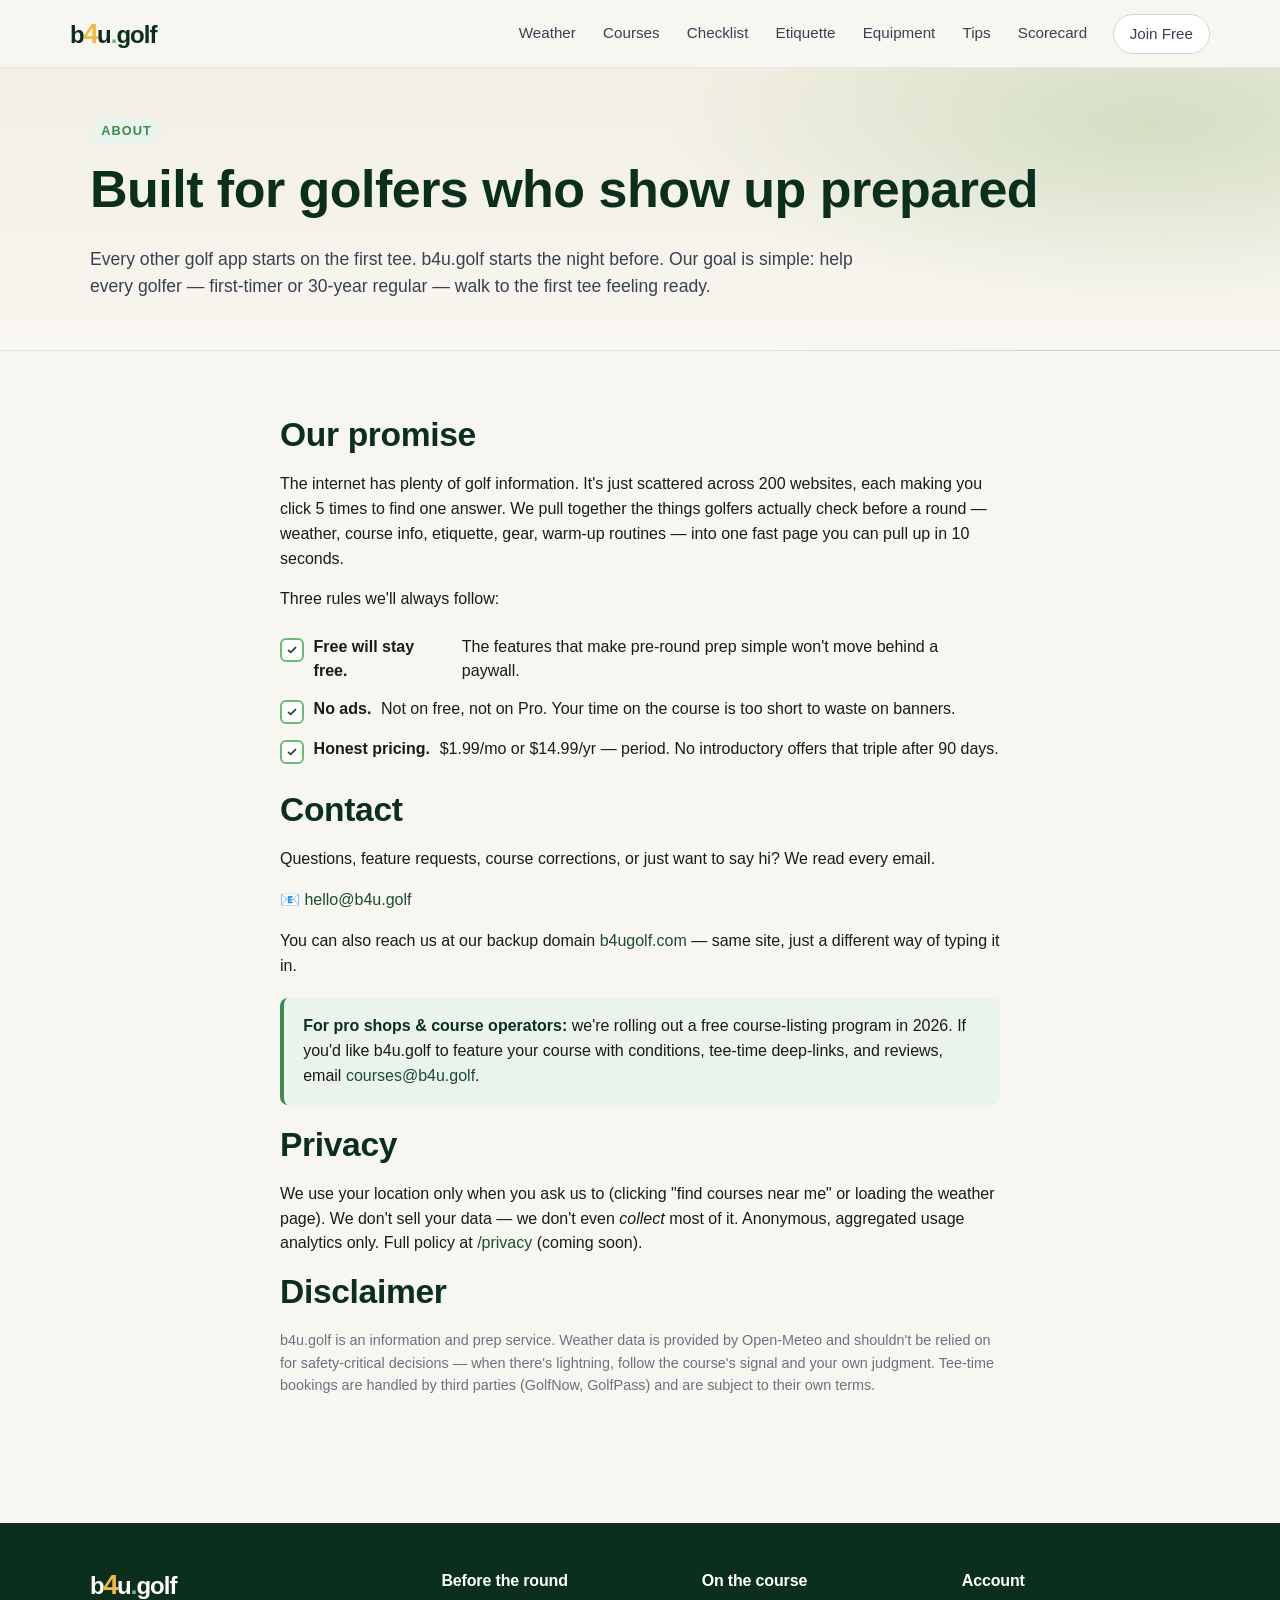
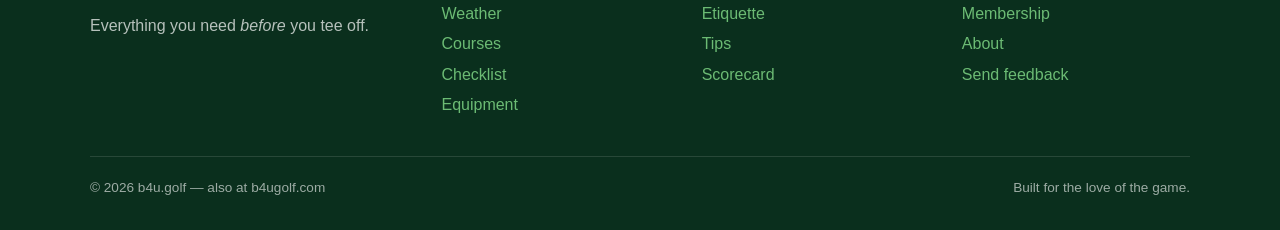
==== commit cd6ead60: "Beta feedback page + Send feedback link in footer" ====
--- a/about.html
+++ b/about.html
@@ -72,7 +72,7 @@
       <div><div class="brand" style="color:white">b<span class="four">4</span>u<span class="dot">.</span>golf</div><p style="color:rgba(255,255,255,0.7);margin-top:0.75rem">Everything you need <em>before</em> you tee off.</p></div>
       <div><h4>Before the round</h4><ul><li><a href="weather.html">Weather</a></li><li><a href="courses.html">Courses</a></li><li><a href="checklist.html">Checklist</a></li><li><a href="equipment.html">Equipment</a></li></ul></div>
       <div><h4>On the course</h4><ul><li><a href="etiquette.html">Etiquette</a></li><li><a href="tips.html">Tips</a></li><li><a href="scorecard.html">Scorecard</a></li></ul></div>
-      <div><h4>Account</h4><ul><li><a href="members.html">Membership</a></li><li><a href="about.html">About</a></li></ul></div>
+      <div><h4>Account</h4><ul><li><a href="members.html">Membership</a></li><li><a href="about.html">About</a></li><li><a href="feedback.html">Send feedback</a></li></ul></div>
     </div>
     <div class="footer-bottom"><span>© <span data-year>2026</span> b4u.golf — also at b4ugolf.com</span><span>Built for the love of the game.</span></div>
   </div>
--- a/styles.css
+++ b/styles.css
@@ -47,6 +47,7 @@
 html, body {
   margin: 0;
   padding: 0;
+  overflow-x: hidden;
   font-family: var(--font-sans);
   color: var(--charcoal);
   background: var(--cream);
@@ -92,18 +93,30 @@
   padding: 0.85rem 0;
 }
 .brand {
-  display: flex; align-items: center; gap: 0.6rem;
-  font-family: var(--font-display);
-  font-weight: 800; font-size: 1.25rem; color: var(--green-900);
+  display: inline-flex; align-items: baseline;
+  font-family: var(--font-display);
+  font-weight: 900; font-size: 1.5rem; letter-spacing: -0.04em;
+  color: var(--green-900);
   text-decoration: none;
+  line-height: 1;
 }
 .brand:hover { color: var(--green-700); text-decoration: none; }
-.brand-mark {
-  width: 32px; height: 32px; border-radius: 50%;
-  background: linear-gradient(135deg, var(--green-700), var(--green-300));
-  display: grid; place-items: center; color: white; font-weight: 800;
-  font-size: 0.85rem; box-shadow: var(--shadow);
-}
+.brand .four {
+  display: inline-block;
+  font-size: 1.15em;
+  color: var(--sun);
+  font-weight: 900;
+  margin: 0 -0.02em;
+}
+.brand .dot {
+  color: var(--green-300);
+  font-weight: 900;
+}
+/* Footer brand reuses the same look on dark backgrounds */
+.site-footer .brand { color: white; }
+.site-footer .brand .dot { color: var(--green-300); }
+/* Legacy class kept for backward compat — render nothing */
+.brand-mark { display: none; }
 .nav-links {
   display: flex; align-items: center; gap: 1.5rem;
   list-style: none; margin: 0; padding: 0;
@@ -343,6 +356,29 @@
   font-family: inherit; background: white;
 }
 .field input:focus, .field select:focus {
+  outline: none; border-color: var(--green-500);
+  box-shadow: 0 0 0 3px rgba(127, 176, 105, 0.25);
+}
+.form-row {
+  display: flex; flex-direction: column; gap: 0.4rem;
+  margin: 1.1rem 0;
+}
+.form-row label {
+  font-weight: 700; color: var(--green-900);
+  font-size: 0.95rem;
+}
+.form-row input, .form-row select, .form-row textarea {
+  width: 100%;
+  padding: 0.75rem 1rem;
+  border-radius: 12px;
+  border: 1px solid var(--gray-300);
+  font-size: 1rem;
+  font-family: inherit;
+  background: white;
+  color: var(--charcoal);
+}
+.form-row textarea { resize: vertical; min-height: 80px; line-height: 1.4; }
+.form-row input:focus, .form-row select:focus, .form-row textarea:focus {
   outline: none; border-color: var(--green-500);
   box-shadow: 0 0 0 3px rgba(127, 176, 105, 0.25);
 }
@@ -376,11 +412,38 @@
   .footer-grid { grid-template-columns: 1fr 1fr; }
   .course-item { grid-template-columns: 1fr; }
   .forecast-day { grid-template-columns: 1fr 1fr; gap: 0.5rem; }
+
+  /* Tighter shot section padding so hero doesn't feel cramped horizontally */
+  .shot { padding: 3.25rem 0; }
+  .shot-inner { padding: 0 1.5rem; }
+  .shot h2.display { font-size: clamp(2rem, 9vw, 3rem); }
+  .shot p.deck { font-size: 1.05rem; }
+  .tee-box { padding-top: 4rem; padding-bottom: 5rem; }
+
+  /* Calm down the aerial-view background on mobile so SVG tee markers,
+     bunkers, and trees don't bleed into the foreground text. */
+  .flyover-bg svg { opacity: 0.35; }
+
+  /* Course list card needs less internal padding on small screens */
+  .home-courses-inline,
+  .best-time-card { padding: 1rem 1rem; }
+  .home-courses-inline .ci-row { gap: 0.4rem; padding: 0.55rem 0; }
+  .home-courses-inline .ci-row .ci-actions { gap: 0.25rem; }
+  .home-courses-inline .ci-row .ci-actions a {
+    padding: 0.3rem 0.55rem;
+    font-size: 0.7rem;
+  }
 }
 @media (max-width: 480px) {
+  /* Wider gutters on small phones so the brand mark and content
+     don't hug the edge of the screen. */
+  .container { padding: 0 1.5rem; }
   .footer-grid { grid-template-columns: 1fr; }
   .wx-row { grid-template-columns: 1fr 1fr; }
   .section { padding: 2.5rem 0; }
+  /* Header brand size — keep readable but not crowding the hamburger */
+  .brand { font-size: 1.35rem; }
+  .nav { padding: 0.7rem 0; }
 }
 
 /* =========================================================================
